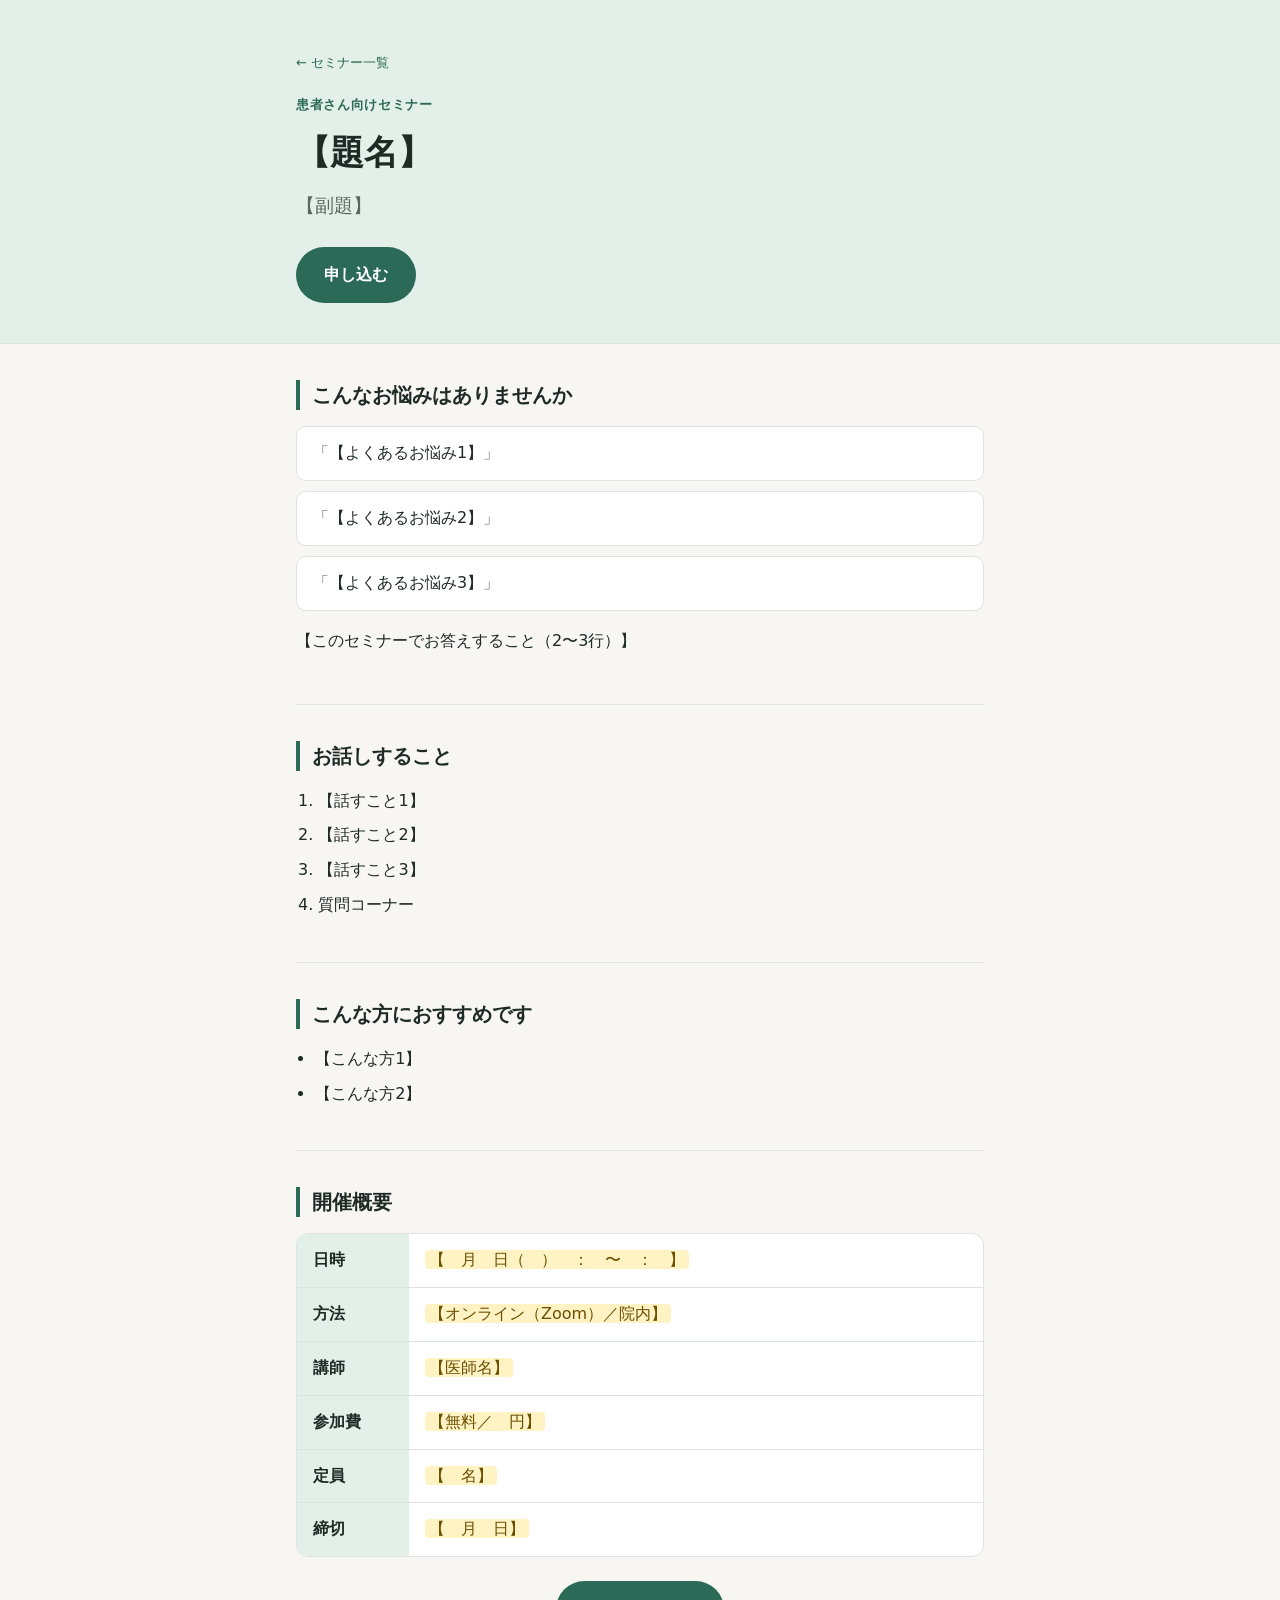
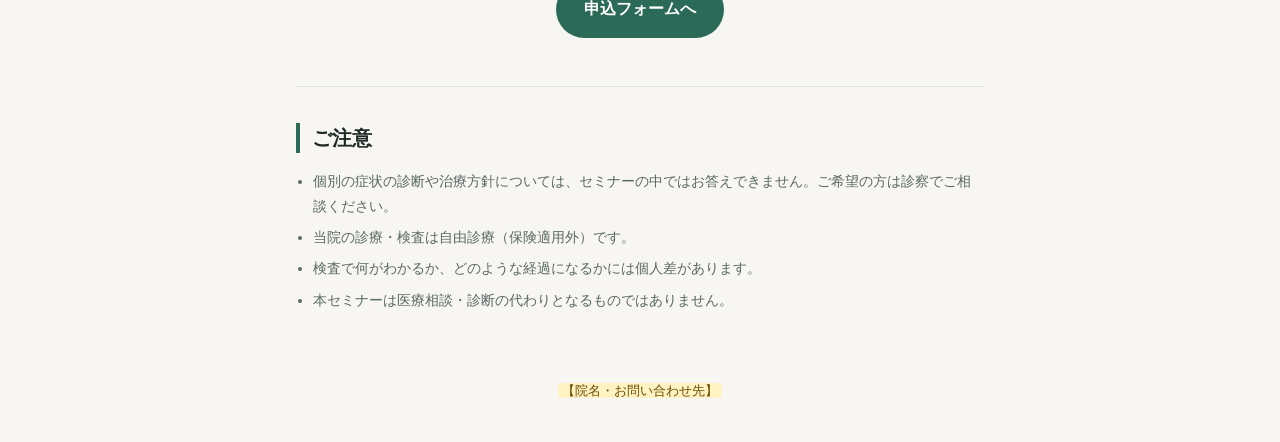
==== _template/index.html @ e1851c32 "患者さん向けセミナー告知ページ集の土台と GI-MAP 回（下書き）を追加 一覧は seminars.json から自動で並ぶ。新しい回は _template をコピーして足す。  Co-Author" ====
<!doctype html>
<html lang="ja">
<head>
<meta charset="utf-8">
<meta name="viewport" content="width=device-width,initial-scale=1,viewport-fit=cover">
<!-- 下書きの間は検索に出さない。日時などを埋めて医師の確認が済んだら、この行を消す -->
<meta name="robots" content="noindex,nofollow">
<title>【セミナー名（短く）】</title>
<meta name="description" content="【一文の説明】">
<link rel="stylesheet" href="../assets/style.css">
</head>
<body>
<header class="hero">
  <div class="wrap">
    <a class="back" href="../">← セミナー一覧</a><br>
    <span class="eyebrow">患者さん向けセミナー</span>
    <h1>【題名】</h1>
    <p class="sub">【副題】</p>
    <a class="cta" href="#apply">申し込む</a>
  </div>
</header>

<main class="wrap">
  <section>
    <h2>こんなお悩みはありませんか</h2>
    <ul class="worries">
      <li>【よくあるお悩み1】</li>
      <li>【よくあるお悩み2】</li>
      <li>【よくあるお悩み3】</li>
    </ul>
    <p>【このセミナーでお答えすること（2〜3行）】</p>
  </section>

  <section>
    <h2>お話しすること</h2>
    <ol class="topics">
      <li>【話すこと1】</li>
      <li>【話すこと2】</li>
      <li>【話すこと3】</li>
      <li>質問コーナー</li>
    </ol>
  </section>

  <section>
    <h2>こんな方におすすめです</h2>
    <ul class="for">
      <li>【こんな方1】</li>
      <li>【こんな方2】</li>
    </ul>
  </section>

  <section id="apply">
    <h2>開催概要</h2>
    <dl class="info">
      <div><dt>日時</dt><dd><span class="todo">【　月　日（　）　：　〜　：　】</span></dd></div>
      <div><dt>方法</dt><dd><span class="todo">【オンライン（Zoom）／院内】</span></dd></div>
      <div><dt>講師</dt><dd><span class="todo">【医師名】</span></dd></div>
      <div><dt>参加費</dt><dd><span class="todo">【無料／　円】</span></dd></div>
      <div><dt>定員</dt><dd><span class="todo">【　名】</span></dd></div>
      <div><dt>締切</dt><dd><span class="todo">【　月　日】</span></dd></div>
    </dl>
    <p class="center">
      <!-- 申込フォームのURLを href に入れる -->
      <a class="cta" href="#" aria-disabled="true">申込フォームへ</a>
    </p>
  </section>

  <section>
    <h2>ご注意</h2>
    <ul class="notes">
      <li>個別の症状の診断や治療方針については、セミナーの中ではお答えできません。ご希望の方は診察でご相談ください。</li>
      <li>当院の診療・検査は自由診療（保険適用外）です。</li>
      <li>検査で何がわかるか、どのような経過になるかには個人差があります。</li>
      <li>本セミナーは医療相談・診断の代わりとなるものではありません。</li>
    </ul>
  </section>
</main>

<footer>
  <div class="wrap"><span class="todo">【院名・お問い合わせ先】</span></div>
</footer>
</body>
</html>
---- assets/style.css ----
:root{
  --bg:#f7f6f2;--surface:#ffffff;--fg:#1f2a27;--muted:#5a6863;--line:#dde3df;
  --accent:#2c6a58;--accent-soft:#e3efe9;--on-accent:#ffffff;--todo:#fff3c4;--todo-fg:#6b4e00;
  color-scheme:light;
}
@media (prefers-color-scheme:dark){
  :root:not([data-theme="light"]){
    --bg:#111715;--surface:#18201d;--fg:#e4ece8;--muted:#9fb0aa;--line:#2b3632;
    --accent:#7cc4ad;--accent-soft:#1f2e29;--on-accent:#0f1513;--todo:#3a3112;--todo-fg:#f3d98a;
    color-scheme:dark;
  }
}
:root[data-theme="dark"]{
  --bg:#111715;--surface:#18201d;--fg:#e4ece8;--muted:#9fb0aa;--line:#2b3632;
  --accent:#7cc4ad;--accent-soft:#1f2e29;--on-accent:#0f1513;--todo:#3a3112;--todo-fg:#f3d98a;
  color-scheme:dark;
}
*{box-sizing:border-box}
body{margin:0;background:var(--bg);color:var(--fg);
  font-family:"Hiragino Sans","Hiragino Kaku Gothic ProN","Yu Gothic","Noto Sans JP",system-ui,sans-serif;
  line-height:1.8;font-size:16px;-webkit-text-size-adjust:100%}
.wrap{max-width:720px;margin:0 auto;padding:0 16px}
header.hero{background:var(--accent-soft);border-bottom:1px solid var(--line);padding:48px 0 40px}
.eyebrow{display:inline-block;font-size:13px;font-weight:700;color:var(--accent);letter-spacing:.05em;margin-bottom:12px}
h1{font-size:clamp(24px,6vw,34px);line-height:1.4;margin:0 0 12px;text-wrap:balance}
.sub{font-size:clamp(16px,4vw,19px);color:var(--muted);margin:0 0 24px;text-wrap:balance}
.cta{display:inline-block;background:var(--accent);color:var(--on-accent);text-decoration:none;font-weight:700;
  padding:14px 28px;border-radius:999px;font-size:16px}
.cta:focus-visible{outline:3px solid var(--fg);outline-offset:3px}
main section{padding:36px 0;border-bottom:1px solid var(--line)}
main section:last-child{border-bottom:0}
h2{font-size:20px;margin:0 0 16px;padding-left:12px;border-left:4px solid var(--accent);line-height:1.5}
p{margin:0 0 12px}
.worries{list-style:none;padding:0;margin:0 0 16px;display:grid;gap:10px}
.worries li{background:var(--surface);border:1px solid var(--line);border-radius:10px;padding:12px 16px}
.worries li::before{content:"「";color:var(--muted)}
.worries li::after{content:"」";color:var(--muted)}
ol.topics{margin:0;padding-left:1.4em}
ol.topics li{margin-bottom:6px}
ul.for{margin:0;padding-left:1.2em}
ul.for li{margin-bottom:6px}
dl.info{margin:0;background:var(--surface);border:1px solid var(--line);border-radius:12px;overflow:hidden}
dl.info div{display:grid;grid-template-columns:7em 1fr;border-bottom:1px solid var(--line)}
dl.info div:last-child{border-bottom:0}
dl.info dt{font-weight:700;padding:12px 16px;background:var(--accent-soft)}
dl.info dd{margin:0;padding:12px 16px;overflow-wrap:anywhere}
.todo{background:var(--todo);color:var(--todo-fg);border-radius:4px;padding:0 4px}
.center{text-align:center;margin-top:24px}
.notes{font-size:14px;color:var(--muted);padding-left:1.2em;margin:0}
.notes li{margin-bottom:6px}
footer{padding:24px 0 40px;font-size:13px;color:var(--muted);text-align:center}
@media (max-width:480px){dl.info div{grid-template-columns:1fr}dl.info dt{padding-bottom:4px}dl.info dd{padding-top:4px}}
.back{display:inline-block;font-size:13px;color:var(--accent);text-decoration:none;margin-bottom:16px}
.back:hover{text-decoration:underline}
.list{list-style:none;padding:0;margin:0;display:grid;gap:12px}
.card{display:block;background:var(--surface);border:1px solid var(--line);border-radius:12px;padding:16px 20px;text-decoration:none;color:inherit}
.card:hover{border-color:var(--accent)}
.card:focus-visible{outline:3px solid var(--accent);outline-offset:2px}
.card .date{font-size:13px;color:var(--muted)}
.card .ttl{font-weight:700;font-size:17px;line-height:1.5;margin:2px 0}
.card .sub2{font-size:14px;color:var(--muted)}
.badge{display:inline-block;font-size:12px;font-weight:700;border-radius:999px;padding:1px 10px;margin-left:6px;background:var(--accent);color:var(--on-accent)}
.badge.closed{background:var(--line);color:var(--muted)}
.empty{color:var(--muted)}
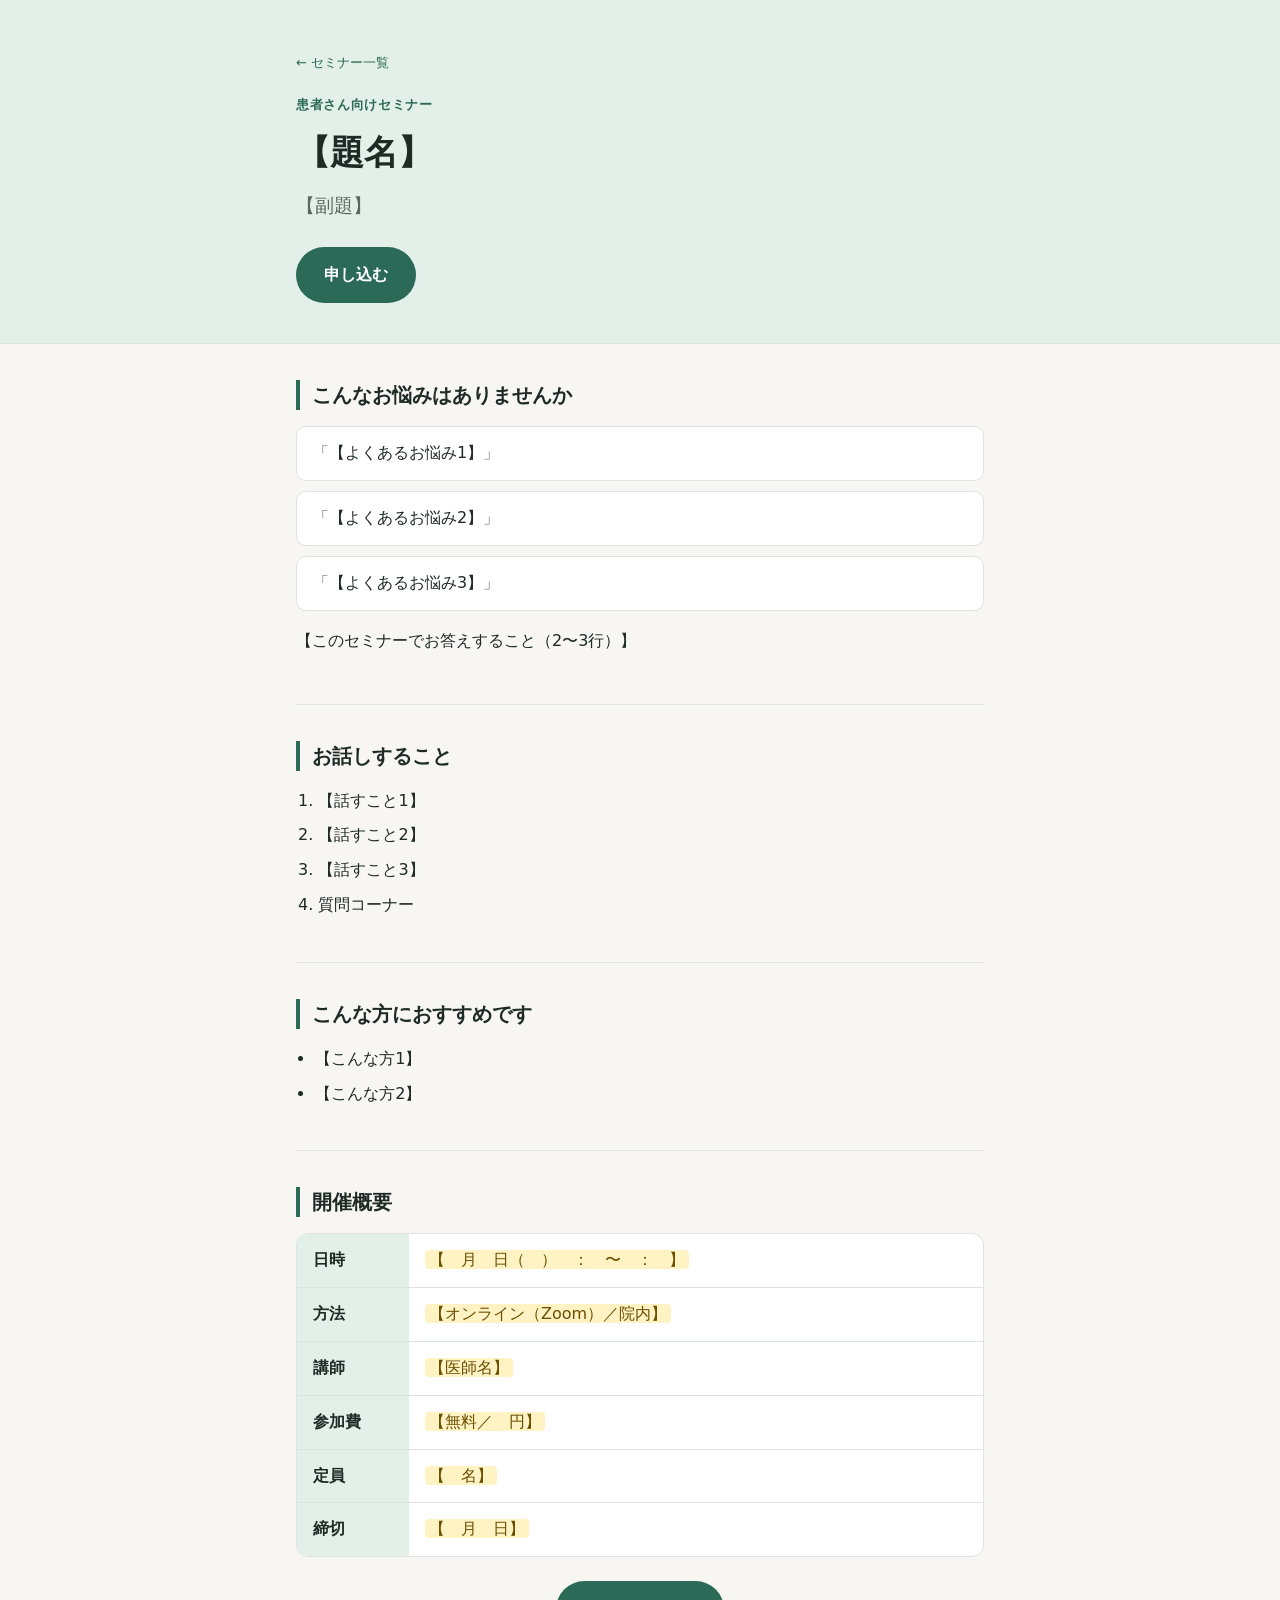
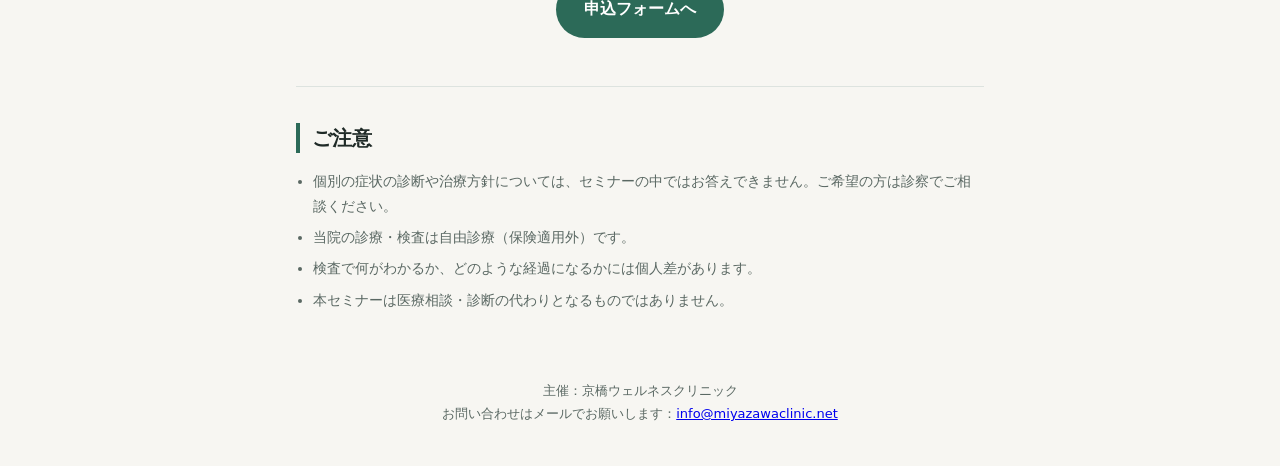
==== commit 182ae8f2: "GI-MAP回に開催情報を記入し、フォルダ名を 2027-gimap に変更 日時・方法・講師・参加費・締切・主催・お問い合わせ先を記入。申込フォームURLは未定のため下書きのまま。  Co-Auth" ====
--- a/_template/index.html
+++ b/_template/index.html
@@ -77,7 +77,7 @@
 </main>
 
 <footer>
-  <div class="wrap"><span class="todo">【院名・お問い合わせ先】</span></div>
+  <div class="wrap">主催：京橋ウェルネスクリニック<br>お問い合わせはメールでお願いします：<a href="mailto:info@miyazawaclinic.net">info@miyazawaclinic.net</a></div>
 </footer>
 </body>
 </html>
